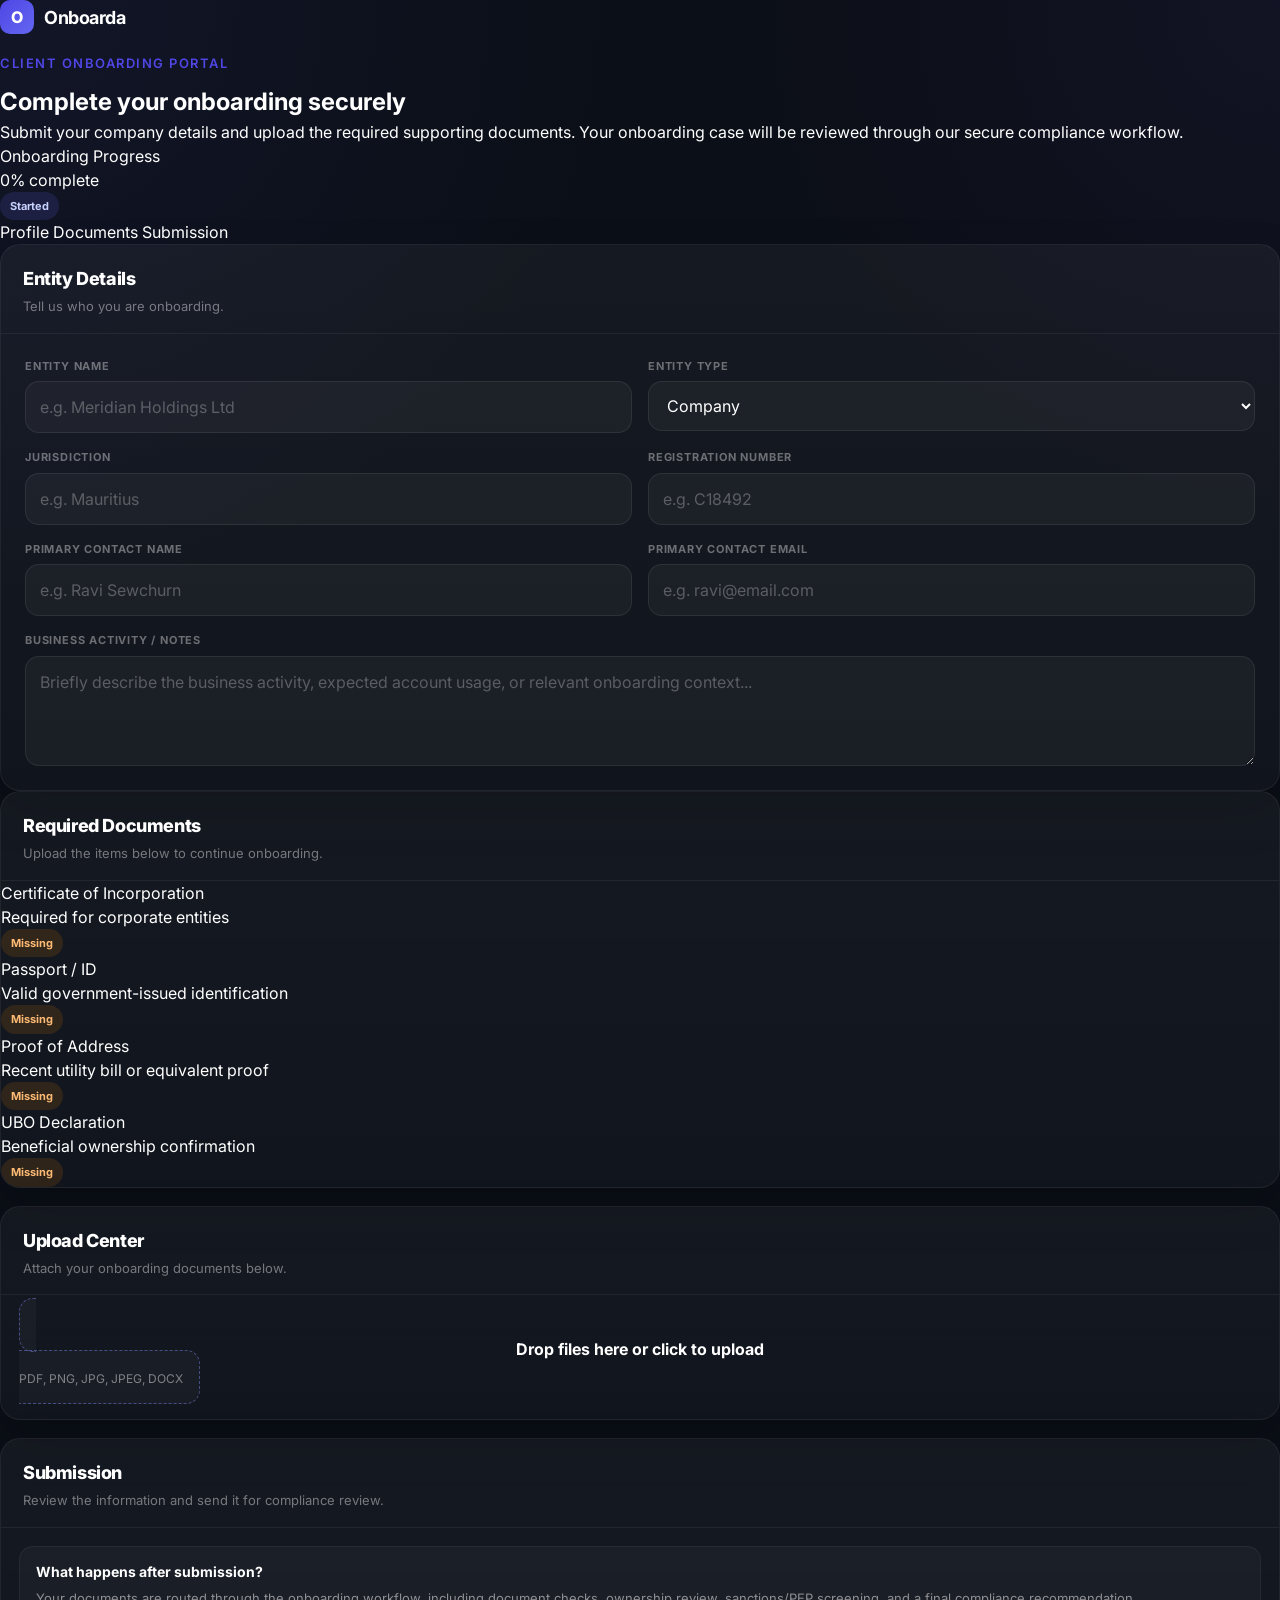
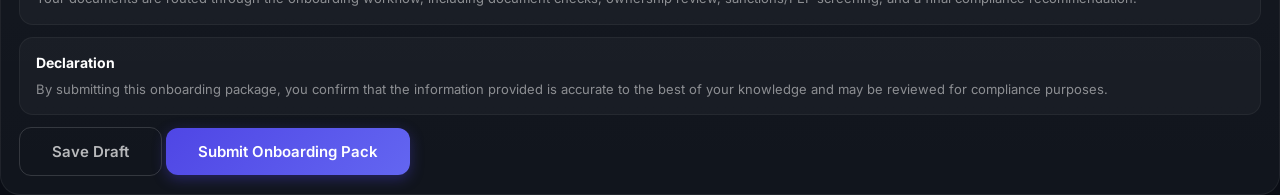
==== client-portal.html @ 0efe15db "Create client-portal.html" ====
<!DOCTYPE html>
<html lang="en">
<head>
  <meta charset="UTF-8" />
  <meta name="viewport" content="width=device-width, initial-scale=1.0" />
  <title>Onboarda Client Portal</title>
  <meta
    name="description"
    content="Client-facing onboarding portal for submitting KYC details and uploading supporting documents."
  />
  <link rel="preconnect" href="https://fonts.googleapis.com" />
  <link rel="preconnect" href="https://fonts.gstatic.com" crossorigin />
  <link
    href="https://fonts.googleapis.com/css2?family=Inter:wght@400;500;600;700;800&display=swap"
    rel="stylesheet"
  />
  <link rel="stylesheet" href="styles.css" />
</head>
<body class="portal-body">
  <main class="client-portal-wrap">
    <section class="client-hero">
      <a href="index.html" class="logo" style="margin-bottom:20px;display:inline-flex">
        <div class="logo-mark">O</div>
        <span class="logo-text" style="color:#fff">Onboarda</span>
      </a>

      <p class="label label-indigo" style="margin-bottom:10px">Client Onboarding Portal</p>
      <h1 class="client-hero-title">Complete your onboarding securely</h1>
      <p class="client-hero-sub">
        Submit your company details and upload the required supporting documents.
        Your onboarding case will be reviewed through our secure compliance workflow.
      </p>

      <div class="client-progress-card">
        <div class="client-progress-top">
          <div>
            <div class="client-progress-label">Onboarding Progress</div>
            <div class="client-progress-value" id="client-progress-text">0% complete</div>
          </div>
          <span class="validation-pill indigo" id="client-progress-pill">In Progress</span>
        </div>

        <div class="client-progress-bar">
          <div class="client-progress-fill" id="client-progress-fill" style="width:0%"></div>
        </div>

        <div class="client-progress-steps">
          <span>Profile</span>
          <span>Documents</span>
          <span>Submission</span>
        </div>
      </div>
    </section>

    <section class="client-portal-grid">
      <div class="portal-panel">
        <div class="portal-panel-head">
          <div>
            <div class="portal-panel-title">Entity Details</div>
            <div class="portal-panel-sub">Tell us who you are onboarding.</div>
          </div>
        </div>

        <form id="client-onboarding-form" class="portal-form-grid">
          <div class="portal-form-field">
            <label>Entity Name</label>
            <input type="text" id="client-entity-name" placeholder="e.g. Meridian Holdings Ltd" />
          </div>

          <div class="portal-form-field">
            <label>Entity Type</label>
            <select id="client-entity-type">
              <option value="Company">Company</option>
              <option value="Individual">Individual</option>
              <option value="Trust">Trust</option>
              <option value="Foundation">Foundation</option>
            </select>
          </div>

          <div class="portal-form-field">
            <label>Jurisdiction</label>
            <input type="text" id="client-jurisdiction" placeholder="e.g. Mauritius" />
          </div>

          <div class="portal-form-field">
            <label>Registration Number</label>
            <input type="text" id="client-reg-number" placeholder="e.g. C18492" />
          </div>

          <div class="portal-form-field">
            <label>Primary Contact Name</label>
            <input type="text" id="client-contact-name" placeholder="e.g. Ravi Sewchurn" />
          </div>

          <div class="portal-form-field">
            <label>Primary Contact Email</label>
            <input type="email" id="client-contact-email" placeholder="e.g. ravi@email.com" />
          </div>

          <div class="portal-form-field portal-form-field-full">
            <label>Business Activity / Notes</label>
            <textarea id="client-business-notes" placeholder="Briefly describe the business activity, expected account usage, or relevant onboarding context..."></textarea>
          </div>
        </form>
      </div>
            <div class="portal-stack">
        <div class="portal-panel">
          <div class="portal-panel-head">
            <div>
              <div class="portal-panel-title">Required Documents</div>
              <div class="portal-panel-sub">Upload the items below to continue onboarding.</div>
            </div>
          </div>

          <div class="client-required-list" id="client-required-list">
            <div class="client-required-item">
              <div>
                <div class="client-required-title">Certificate of Incorporation</div>
                <div class="client-required-sub">Required for corporate entities</div>
              </div>
              <span class="validation-pill orange">Missing</span>
            </div>

            <div class="client-required-item">
              <div>
                <div class="client-required-title">Passport / ID</div>
                <div class="client-required-sub">Valid government-issued identification</div>
              </div>
              <span class="validation-pill orange">Missing</span>
            </div>

            <div class="client-required-item">
              <div>
                <div class="client-required-title">Proof of Address</div>
                <div class="client-required-sub">Recent utility bill or equivalent proof</div>
              </div>
              <span class="validation-pill orange">Missing</span>
            </div>

            <div class="client-required-item">
              <div>
                <div class="client-required-title">UBO Declaration</div>
                <div class="client-required-sub">Beneficial ownership confirmation</div>
              </div>
              <span class="validation-pill orange">Missing</span>
            </div>
          </div>
        </div>

        <div class="portal-panel">
          <div class="portal-panel-head">
            <div>
              <div class="portal-panel-title">Upload Center</div>
              <div class="portal-panel-sub">Attach your onboarding documents below.</div>
            </div>
          </div>

          <div style="padding:18px">
            <label class="validation-upload" for="client-file-input">
              <strong>Drop files here or click to upload</strong>
              <span>PDF, PNG, JPG, JPEG, DOCX</span>
            </label>
            <input
              class="hidden"
              id="client-file-input"
              type="file"
              multiple
              accept=".pdf,.png,.jpg,.jpeg,.docx"
            />

            <div class="validation-files" id="client-files-list"></div>
          </div>
        </div>

        <div class="portal-panel">
          <div class="portal-panel-head">
            <div>
              <div class="portal-panel-title">Submission</div>
              <div class="portal-panel-sub">Review the information and send it for compliance review.</div>
            </div>
          </div>

          <div class="portal-agent-list">
            <div class="validation-card">
              <h4>What happens after submission?</h4>
              <p>
                Your documents are routed through the onboarding workflow, including document checks,
                ownership review, sanctions/PEP screening, and a final compliance recommendation.
              </p>
            </div>

            <div class="validation-card">
              <h4>Declaration</h4>
              <p>
                By submitting this onboarding package, you confirm that the information provided is accurate
                to the best of your knowledge and may be reviewed for compliance purposes.
              </p>
            </div>

            <div class="client-submit-actions">
              <button type="button" class="btn-secondary btn-secondary-dark" id="client-save-draft">
                Save Draft
              </button>
              <button type="button" class="btn-primary" id="client-submit-case">
                Submit Onboarding Pack
              </button>
            </div>
          </div>
        </div>
      </div>
    </section>
  </main>
    <script>
    const clientState = {
      files: []
    };

    function byId(id) {
      return document.getElementById(id);
    }

    function formatBytes(bytes) {
      if (bytes === undefined || bytes === null) return "—";
      const units = ["B", "KB", "MB", "GB"];
      let i = 0;
      let n = bytes;
      while (n >= 1024 && i < units.length - 1) {
        n /= 1024;
        i++;
      }
      return `${n >= 10 || i === 0 ? Math.round(n) : n.toFixed(1)} ${units[i]}`;
    }

    function escapeHtml(str) {
      return String(str ?? "")
        .replace(/&/g, "&amp;")
        .replace(/</g, "&lt;")
        .replace(/>/g, "&gt;")
        .replace(/"/g, "&quot;");
    }

    function calculateProgress() {
      const fields = [
        byId("client-entity-name")?.value.trim(),
        byId("client-jurisdiction")?.value.trim(),
        byId("client-contact-name")?.value.trim(),
        byId("client-contact-email")?.value.trim()
      ];

      const filledFields = fields.filter(Boolean).length;
      const fieldProgress = (filledFields / fields.length) * 60;
      const fileProgress = Math.min(clientState.files.length, 4) / 4 * 40;

      return Math.round(fieldProgress + fileProgress);
    }

    function updateProgress() {
      const progress = calculateProgress();
      const fill = byId("client-progress-fill");
      const text = byId("client-progress-text");
      const pill = byId("client-progress-pill");

      if (fill) fill.style.width = `${progress}%`;
      if (text) text.textContent = `${progress}% complete`;

      if (pill) {
        if (progress >= 100) {
          pill.className = "validation-pill green";
          pill.textContent = "Ready";
        } else if (progress >= 50) {
          pill.className = "validation-pill orange";
          pill.textContent = "In Progress";
        } else {
          pill.className = "validation-pill indigo";
          pill.textContent = "Started";
        }
      }
    }

    function renderFiles() {
      const list = byId("client-files-list");
      if (!list) return;

      if (!clientState.files.length) {
        list.innerHTML = "";
        updateRequiredDocs();
        updateProgress();
        return;
      }

      list.innerHTML = clientState.files.map((file) => `
        <div class="validation-file">
          <div>
            <strong>${escapeHtml(file.name)}</strong>
            <small>${escapeHtml(file.type || "unknown")} · ${formatBytes(file.size || 0)}</small>
          </div>
          <span class="validation-pill green">Uploaded</span>
        </div>
      `).join("");

      updateRequiredDocs();
      updateProgress();
    }

    function updateRequiredDocs() {
      const items = Array.from(document.querySelectorAll(".client-required-item"));
      const names = clientState.files.map(file => file.name.toLowerCase());

      items.forEach((item) => {
        const title = item.querySelector(".client-required-title")?.textContent || "";
        const pill = item.querySelector(".validation-pill");
        let complete = false;

        if (title.includes("Certificate")) {
          complete = names.some(name => name.includes("certificate") || name.includes("incorporation"));
        } else if (title.includes("Passport")) {
          complete = names.some(name => name.includes("passport") || name.includes("id"));
        } else if (title.includes("Proof of Address")) {
          complete = names.some(name => name.includes("address") || name.includes("utility") || name.includes("bill"));
        } else if (title.includes("UBO")) {
          complete = names.some(name => name.includes("ubo") || name.includes("beneficial"));
        }

        if (pill) {
          pill.className = complete ? "validation-pill green" : "validation-pill orange";
          pill.textContent = complete ? "Uploaded" : "Missing";
        }
      });
    }

    function buildSubmissionPayload(status) {
      return {
        reference: `CL-${Date.now()}`,
        entityName: byId("client-entity-name")?.value.trim() || "",
        entityType: byId("client-entity-type")?.value || "Company",
        jurisdiction: byId("client-jurisdiction")?.value.trim() || "",
        regNumber: byId("client-reg-number")?.value.trim() || "",
        contactName: byId("client-contact-name")?.value.trim() || "",
        contactEmail: byId("client-contact-email")?.value.trim() || "",
        notes: byId("client-business-notes")?.value.trim() || "",
        files: clientState.files.map(file => ({
          name: file.name,
          size: file.size,
          type: file.type
        })),
        status,
        savedAt: new Date().toISOString()
      };
    }

    function saveDraft() {
      const payload = buildSubmissionPayload("draft");
      localStorage.setItem("onboarda_client_draft", JSON.stringify(payload));
      alert("Draft saved.");
    }

    function submitCase() {
      const entityName = byId("client-entity-name")?.value.trim();
      const jurisdiction = byId("client-jurisdiction")?.value.trim();
      const contactName = byId("client-contact-name")?.value.trim();
      const contactEmail = byId("client-contact-email")?.value.trim();

      if (!entityName || !jurisdiction || !contactName || !contactEmail) {
        alert("Please complete the required profile details before submitting.");
        return;
      }

      if (clientState.files.length < 2) {
        alert("Please upload at least two supporting documents before submitting.");
        return;
      }

      const payload = buildSubmissionPayload("submitted");
      localStorage.setItem("onboarda_client_submission", JSON.stringify(payload));

      alert("Onboarding pack submitted successfully.");
      window.location.href = "portal.html";
    }

    function bindClientEvents() {
      const fileInput = byId("client-file-input");
      if (fileInput) {
        fileInput.addEventListener("change", (event) => {
          clientState.files = Array.from(event.target.files || []);
          renderFiles();
        });
      }

      [
        "client-entity-name",
        "client-jurisdiction",
        "client-contact-name",
        "client-contact-email"
      ].forEach((id) => {
        const el = byId(id);
        if (el) {
          el.addEventListener("input", updateProgress);
        }
      });

      const saveDraftBtn = byId("client-save-draft");
      const submitBtn = byId("client-submit-case");

      if (saveDraftBtn) saveDraftBtn.addEventListener("click", saveDraft);
      if (submitBtn) submitBtn.addEventListener("click", submitCase);
    }

    document.addEventListener("DOMContentLoaded", () => {
      bindClientEvents();
      renderFiles();
      updateProgress();
    });
  </script>
</body>
</html>
---- styles.css ----
*, *::before, *::after {
  margin: 0;
  padding: 0;
  box-sizing: border-box;
}

html {
  scroll-behavior: smooth;
  -webkit-font-smoothing: antialiased;
}

body {
  font-family: 'Inter', -apple-system, BlinkMacSystemFont, sans-serif;
  color: #0f1117;
  background: #fff;
  overflow-x: hidden;
  line-height: 1.5;
}

::selection {
  background: rgba(99, 102, 241, 0.2);
}

a {
  text-decoration: none;
  color: inherit;
}

.hidden {
  display: none !important;
}

/* ═══ PARTICLES CANVAS ═══ */
#particles-canvas {
  position: absolute;
  top: 0;
  left: 0;
  width: 100%;
  height: 100%;
  pointer-events: none;
  z-index: 0;
}

/* ═══ UTILITY ═══ */
.section {
  padding: 100px 24px;
  max-width: 1200px;
  margin: 0 auto;
  position: relative;
  z-index: 1;
}

.section-dark {
  background: #0c0e14;
  color: #fff;
}

.section-subtle {
  background: #f8f9fb;
}

.text-center {
  text-align: center;
}

/* ═══ TYPOGRAPHY ═══ */
.label {
  font-size: 13px;
  font-weight: 600;
  text-transform: uppercase;
  letter-spacing: 1.5px;
  margin-bottom: 12px;
}

.label-indigo {
  color: #4f46e5;
}

.label-violet {
  color: #818cf8;
}

.heading-xl {
  font-size: 56px;
  font-weight: 800;
  line-height: 1.08;
  letter-spacing: -2px;
}

.heading-lg {
  font-size: 40px;
  font-weight: 800;
  letter-spacing: -1.5px;
  line-height: 1.15;
}

.heading-md {
  font-size: 18px;
  font-weight: 700;
}

.text-sub {
  font-size: 18px;
  line-height: 1.7;
  color: rgba(15, 17, 23, 0.55);
}

.text-muted {
  font-size: 14px;
  color: rgba(15, 17, 23, 0.55);
  line-height: 1.65;
}

.gradient-text {
  background: linear-gradient(135deg, #4f46e5, #8b5cf6, #6366f1);
  -webkit-background-clip: text;
  -webkit-text-fill-color: transparent;
  background-clip: text;
}

/* ═══ BUTTONS ═══ */
.btn-primary {
  display: inline-flex;
  align-items: center;
  gap: 8px;
  padding: 14px 32px;
  border-radius: 12px;
  font-weight: 600;
  font-size: 15px;
  background: linear-gradient(135deg, #4f46e5, #6366f1);
  color: #fff;
  border: none;
  cursor: pointer;
  transition: all 0.25s cubic-bezier(.16, 1, .3, 1);
  box-shadow: 0 4px 14px rgba(79, 70, 229, 0.35);
  font-family: inherit;
  position: relative;
  overflow: hidden;
}

.btn-primary::after {
  content: '';
  position: absolute;
  top: 50%;
  left: 50%;
  width: 0;
  height: 0;
  background: rgba(255, 255, 255, 0.15);
  border-radius: 50%;
  transform: translate(-50%, -50%);
  transition: width 0.5s, height 0.5s;
}

.btn-primary:hover::after {
  width: 300px;
  height: 300px;
}

.btn-primary:hover {
  transform: translateY(-2px);
  box-shadow: 0 8px 25px rgba(79, 70, 229, 0.45), 0 0 0 3px rgba(99, 102, 241, 0.15);
}

.btn-secondary {
  display: inline-flex;
  align-items: center;
  gap: 8px;
  padding: 14px 32px;
  border-radius: 12px;
  font-weight: 600;
  font-size: 15px;
  background: transparent;
  color: #0f1117;
  border: 1.5px solid rgba(15, 17, 23, 0.15);
  cursor: pointer;
  transition: all 0.25s;
  font-family: inherit;
}

.btn-secondary:hover {
  border-color: #4f46e5;
  color: #4f46e5;
  transform: translateY(-2px);
}

.btn-secondary-dark {
  color: rgba(255, 255, 255, 0.7);
  border-color: rgba(255, 255, 255, 0.15);
}

.btn-secondary-dark:hover {
  color: #fff;
  border-color: rgba(255, 255, 255, 0.4);
}

.btn-lg {
  font-size: 16px;
  padding: 16px 36px;
}

.arrow-icon {
  transition: transform 0.3s;
}

.btn-primary:hover .arrow-icon {
  transform: translateX(4px);
}

/* ═══ GRIDS ═══ */
.grid-2 {
  display: grid;
  grid-template-columns: 1fr 1fr;
  gap: 48px;
  align-items: center;
}

.grid-3 {
  display: grid;
  grid-template-columns: repeat(3, 1fr);
  gap: 24px;
}

.grid-4 {
  display: grid;
  grid-template-columns: repeat(4, 1fr);
  gap: 20px;
}

/* ═══ CARDS ═══ */
.feature-card {
  padding: 32px;
  border-radius: 16px;
  border: 1px solid rgba(15, 17, 23, 0.07);
  background: #fff;
  transition: all 0.3s cubic-bezier(.16, 1, .3, 1);
  position: relative;
  overflow: hidden;
}

.feature-card::before {
  content: '';
  position: absolute;
  top: 0;
  left: 0;
  right: 0;
  height: 3px;
  background: linear-gradient(90deg, #4f46e5, #8b5cf6);
  transform: scaleX(0);
  transform-origin: left;
  transition: transform 0.4s cubic-bezier(.16, 1, .3, 1);
}

.feature-card:hover::before {
  transform: scaleX(1);
}

.feature-card:hover {
  transform: translateY(-6px);
  border-color: rgba(79, 70, 229, 0.2);
  box-shadow: 0 25px 50px rgba(0, 0, 0, 0.08);
}

.icon-box {
  width: 44px;
  height: 44px;
  border-radius: 12px;
  display: flex;
  align-items: center;
  justify-content: center;
  margin-bottom: 16px;
  transition: transform 0.3s, background 0.3s;
}

.feature-card:hover .icon-box {
  transform: scale(1.1);
}

.icon-box-indigo {
  background: rgba(79, 70, 229, 0.08);
  color: #4f46e5;
}

.icon-box-red {
  background: rgba(220, 38, 38, 0.06);
  color: #dc2626;
}

.icon-box-lg {
  width: 56px;
  height: 56px;
  border-radius: 16px;
  margin: 0 auto 20px;
}

/* ═══ HEADER ═══ */
.site-header {
  position: fixed;
  top: 0;
  left: 0;
  right: 0;
  z-index: 100;
  padding: 18px 24px;
  transition: all 0.35s cubic-bezier(.16, 1, .3, 1);
  border-bottom: 1px solid transparent;
}

.site-header.scrolled {
  padding: 12px 24px;
  background: rgba(255, 255, 255, 0.85);
  backdrop-filter: blur(20px) saturate(180%);
  border-bottom-color: rgba(15, 17, 23, 0.06);
}

.header-inner {
  max-width: 1200px;
  margin: 0 auto;
  display: flex;
  align-items: center;
  justify-content: space-between;
}

.logo {
  display: flex;
  align-items: center;
  gap: 10px;
}

.logo-mark {
  width: 34px;
  height: 34px;
  border-radius: 10px;
  background: linear-gradient(135deg, #4f46e5, #6366f1);
  display: flex;
  align-items: center;
  justify-content: center;
  color: #fff;
  font-weight: 800;
  font-size: 16px;
  transition: transform 0.3s;
}

.logo:hover .logo-mark {
  transform: rotate(-8deg) scale(1.1);
}

.logo-text {
  font-size: 18px;
  font-weight: 700;
  letter-spacing: -0.5px;
}

.nav {
  display: flex;
  gap: 32px;
}

.nav a {
  color: rgba(15, 17, 23, 0.6);
  font-size: 14px;
  font-weight: 500;
  transition: color 0.2s;
  position: relative;
}

.nav a::after {
  content: '';
  position: absolute;
  bottom: -4px;
  left: 0;
  width: 0;
  height: 2px;
  background: #4f46e5;
  border-radius: 1px;
  transition: width 0.3s;
}

.nav a:hover {
  color: #4f46e5;
}

.nav a:hover::after {
  width: 100%;
}

/* ═══ HERO ═══ */
.hero {
  padding: 160px 24px 100px;
  min-height: 100vh;
  position: relative;
  overflow: hidden;
  display: flex;
  align-items: center;
}

.hero-bg {
  position: absolute;
  top: 0;
  left: 0;
  right: 0;
  bottom: 0;
  background:
    radial-gradient(ellipse 80% 60% at 50% -10%, rgba(99, 102, 241, 0.12), transparent 70%),
    radial-gradient(ellipse 60% 40% at 80% 20%, rgba(139, 92, 246, 0.08), transparent),
    #fff;
  z-index: 0;
}

.hero-inner {
  max-width: 1200px;
  margin: 0 auto;
  width: 100%;
  display: flex;
  gap: 64px;
  align-items: center;
  position: relative;
  z-index: 1;
}

.hero-content {
  flex: 1 1 480px;
}

.hero-visual {
  flex: 1 1 500px;
}

.hero-tag {
  display: inline-flex;
  align-items: center;
  gap: 8px;
  padding: 6px 14px;
  border-radius: 20px;
  background: rgba(79, 70, 229, 0.08);
  margin-bottom: 24px;
}

.hero-tag-dot {
  width: 6px;
  height: 6px;
  border-radius: 50%;
  background: #4f46e5;
  animation: pulse-dot 2s infinite;
}

@keyframes pulse-dot {
  0%, 100% {
    opacity: 1;
    transform: scale(1);
  }
  50% {
    opacity: 0.5;
    transform: scale(1.5);
  }
}

.hero-tag-text {
  font-size: 13px;
  font-weight: 600;
  color: #4f46e5;
}

.hero-stats {
  display: flex;
  gap: 32px;
  margin-top: 48px;
}

/* ═══ TYPING CURSOR ═══ */
.typing-cursor {
  display: inline-block;
  width: 3px;
  height: 0.9em;
  background: #4f46e5;
  margin-left: 4px;
  animation: blink 0.7s infinite;
  vertical-align: text-bottom;
  border-radius: 2px;
}

@keyframes blink {
  0%, 100% { opacity: 1; }
  50% { opacity: 0; }
}

/* ═══ COUNTER ═══ */
.counter {
  display: inline-block;
}

/* ═══ PROOF BAR ═══ */
.proof-bar {
  border-top: 1px solid rgba(15, 17, 23, 0.06);
  border-bottom: 1px solid rgba(15, 17, 23, 0.06);
  padding: 24px;
  overflow: hidden;
}

.proof-track {
  display: flex;
  gap: 48px;
  animation: proof-scroll 20s linear infinite;
  width: max-content;
}

.proof-track:hover {
  animation-play-state: paused;
}

@keyframes proof-scroll {
  0% {
    transform: translateX(0);
  }
  100% {
    transform: translateX(-50%);
  }
}

.proof-item {
  display: flex;
  align-items: center;
  gap: 8px;
  color: rgba(15, 17, 23, 0.35);
  font-size: 13px;
  font-weight: 500;
  white-space: nowrap;
}

.proof-item svg {
  color: #4f46e5;
  flex-shrink: 0;
}

/* ═══ DASHBOARD MOCKUP ═══ */
.mockup {
  background: #0c0e14;
  border-radius: 16px;
  border: 1px solid rgba(255, 255, 255, 0.08);
  overflow: hidden;
  box-shadow: 0 40px 80px rgba(0, 0, 0, 0.5);
  max-width: 720px;
  width: 100%;
  transition: transform 0.6s cubic-bezier(.16, 1, .3, 1);
}

.mockup:hover {
  transform: translateY(-8px) scale(1.01);
}

.mockup-titlebar {
  display: flex;
  align-items: center;
  gap: 8px;
  padding: 14px 20px;
  border-bottom: 1px solid rgba(255, 255, 255, 0.06);
  background: rgba(255, 255, 255, 0.02);
}

.mockup-dot {
  width: 12px;
  height: 12px;
  border-radius: 50%;
}

.mockup-title {
  margin-left: 12px;
  font-size: 12px;
  color: rgba(255, 255, 255, 0.35);
  font-weight: 500;
}

.mockup-stats {
  display: grid;
  grid-template-columns: repeat(4, 1fr);
  gap: 1px;
  padding: 16px 20px 12px;
  border-bottom: 1px solid rgba(255, 255, 255, 0.06);
}

.mockup-stat-label {
  font-size: 10px;
  color: rgba(255, 255, 255, 0.4);
  font-weight: 500;
  text-transform: uppercase;
  letter-spacing: 0.5px;
}

.mockup-stat-value {
  font-size: 22px;
  font-weight: 700;
  color: #fff;
  margin-top: 2px;
}

.mockup-thead {
  display: grid;
  grid-template-columns: 130px 1fr 90px 60px 110px;
  padding: 10px 20px;
  font-size: 10px;
  font-weight: 600;
  color: rgba(255, 255, 255, 0.3);
  text-transform: uppercase;
  letter-spacing: 0.5px;
  border-bottom: 1px solid rgba(255, 255, 255, 0.06);
}

.mockup-row {
  display: grid;
  grid-template-columns: 130px 1fr 90px 60px 110px;
  padding: 11px 20px;
  font-size: 13px;
  color: rgba(255, 255, 255, 0.75);
  border-bottom: 1px solid rgba(255, 255, 255, 0.04);
  transition: background 0.15s;
  cursor: pointer;
  opacity: 0;
  animation: row-slide 0.5s forwards;
}

.mockup-row:hover {
  background: rgba(255, 255, 255, 0.03);
}

@keyframes row-slide {
  from {
    opacity: 0;
    transform: translateX(-10px);
  }
  to {
    opacity: 1;
    transform: translateX(0);
  }
}

.mockup-row:nth-child(1) { animation-delay: 0.3s; }
.mockup-row:nth-child(2) { animation-delay: 0.45s; }
.mockup-row:nth-child(3) { animation-delay: 0.6s; }
.mockup-row:nth-child(4) { animation-delay: 0.75s; }
.mockup-row:nth-child(5) { animation-delay: 0.9s; }

.mockup-ref {
  font-family: monospace;
  font-size: 11px;
  color: rgba(255, 255, 255, 0.5);
}

.mockup-company {
  font-weight: 500;
  color: #fff;
}

.mockup-score {
  font-weight: 700;
}

.risk-badge {
  padding: 2px 8px;
  border-radius: 10px;
  font-size: 11px;
  font-weight: 600;
  display: inline-block;
}

.status-dot {
  width: 6px;
  height: 6px;
  border-radius: 50%;
  display: inline-block;
  margin-right: 6px;
}

.status-dot.pulse {
  animation: pulse-dot 2s infinite;
}

/* ═══ PIPELINE ═══ */
.pipeline {
  background: #0c0e14;
  border-radius: 16px;
  padding: 32px;
  border: 1px solid rgba(255, 255, 255, 0.08);
  box-shadow: 0 30px 60px rgba(0, 0, 0, 0.15);
}

.pipeline-title {
  font-size: 12px;
  font-weight: 600;
  color: rgba(255, 255, 255, 0.4);
  text-transform: uppercase;
  letter-spacing: 1px;
  margin-bottom: 20px;
}

.pipeline-item {
  display: flex;
  align-items: center;
  justify-content: space-between;
  padding: 12px 16px;
  border-radius: 10px;
  margin-bottom: 8px;
  border: 1px solid rgba(255, 255, 255, 0.04);
  background: rgba(255, 255, 255, 0.03);
  transition: all 0.3s;
}

.pipeline-item.active {
  background: rgba(99, 102, 241, 0.1);
  border-color: rgba(99, 102, 241, 0.2);
}

.pipeline-item.active .pipeline-status-dot {
  animation: pulse-dot 1.5s infinite;
}

.pipeline-agent {
  font-size: 10px;
  font-weight: 600;
  color: rgba(255, 255, 255, 0.35);
  margin-bottom: 2px;
}

.pipeline-task {
  font-size: 13px;
  color: #fff;
  font-weight: 500;
}

.pipeline-status {
  font-size: 11px;
  font-weight: 600;
  padding: 2px 8px;
  border-radius: 6px;
}

.pipeline-time {
  font-size: 10px;
  color: rgba(255, 255, 255, 0.3);
  margin-top: 4px;
  font-family: monospace;
}

.pipeline-status-dot {
  width: 6px;
  height: 6px;
  border-radius: 50%;
  display: inline-block;
  margin-right: 4px;
}

.pipeline-progress {
  height: 2px;
  background: rgba(255, 255, 255, 0.06);
  border-radius: 1px;
  margin-top: 6px;
  overflow: hidden;
}

.pipeline-progress-fill {
  height: 100%;
  border-radius: 1px;
  transition: width 2s ease-out;
}

/* ═══ WORKFLOW ═══ */
.workflow-card {
  padding: 28px;
  border-radius: 14px;
  background: rgba(255, 255, 255, 0.04);
  border: 1px solid rgba(255, 255, 255, 0.06);
  transition: all 0.35s cubic-bezier(.16, 1, .3, 1);
  position: relative;
  overflow: hidden;
}

.workflow-card::before {
  content: '';
  position: absolute;
  inset: 0;
  background: radial-gradient(circle at var(--mx, 50%) var(--my, 50%), rgba(99, 102, 241, 0.15), transparent 60%);
  opacity: 0;
  transition: opacity 0.3s;
}

.workflow-card:hover::before {
  opacity: 1;
}

.workflow-card:hover {
  border-color: rgba(99, 102, 241, 0.25);
  transform: translateY(-4px);
}

.workflow-num {
  font-size: 32px;
  font-weight: 800;
  color: rgba(99, 102, 241, 0.3);
  margin-bottom: 12px;
  font-family: monospace;
  position: relative;
  z-index: 1;
}

.workflow-title {
  font-size: 16px;
  font-weight: 700;
  color: #fff;
  margin-bottom: 6px;
  position: relative;
  z-index: 1;
}

.workflow-sub {
  font-size: 13px;
  color: rgba(255, 255, 255, 0.45);
  line-height: 1.6;
  position: relative;
  z-index: 1;
}

.hitl-badge {
  text-align: center;
  margin-top: 48px;
  padding: 20px 28px;
  border-radius: 12px;
  background: rgba(99, 102, 241, 0.08);
  border: 1px solid rgba(99, 102, 241, 0.15);
  display: inline-flex;
  align-items: center;
  gap: 10px;
  width: fit-content;
}

/* ═══ PORTFOLIO ═══ */
.portfolio {
  background: linear-gradient(135deg, #f8f9fb, #f1f3f9);
  border-radius: 16px;
  padding: 32px;
  border: 1px solid rgba(15, 17, 23, 0.06);
}

.portfolio-title {
  font-size: 12px;
  font-weight: 600;
  color: rgba(15, 17, 23, 0.4);
  text-transform: uppercase;
  letter-spacing: 1px;
  margin-bottom: 20px;
}

.portfolio-grid {
  display: grid;
  grid-template-columns: 1fr 1fr;
  gap: 12px;
  margin-bottom: 20px;
}

.portfolio-stat {
  padding: 16px;
  border-radius: 10px;
  background: #fff;
  border: 1px solid rgba(15, 17, 23, 0.06);
  transition: transform 0.3s;
}

.portfolio-stat:hover {
  transform: scale(1.03);
}

.portfolio-stat-label {
  font-size: 10px;
  font-weight: 500;
  color: rgba(15, 17, 23, 0.4);
  text-transform: uppercase;
  letter-spacing: 0.5px;
}

.portfolio-stat-value {
  font-size: 28px;
  font-weight: 800;
  margin-top: 4px;
}

.risk-bar {
  display: flex;
  gap: 4px;
  height: 10px;
  border-radius: 5px;
  overflow: hidden;
}

.risk-bar-segment {
  transition: flex 0.8s cubic-bezier(.16, 1, .3, 1);
  border-radius: 0;
}

.risk-bar-labels {
  display: flex;
  justify-content: space-between;
  margin-top: 8px;
}

.risk-bar-labels span {
  font-size: 10px;
  color: rgba(15, 17, 23, 0.4);
}

/* ═══ CHECK LIST ═══ */
.check-item {
  display: flex;
  gap: 12px;
  align-items: flex-start;
}

.check-icon {
  width: 22px;
  height: 22px;
  border-radius: 6px;
  background: rgba(79, 70, 229, 0.1);
  display: flex;
  align-items: center;
  justify-content: center;
  flex-shrink: 0;
  margin-top: 2px;
}

.check-icon svg {
  width: 12px;
  height: 12px;
  stroke: #4f46e5;
  stroke-width: 3;
  fill: none;
}

.detail-item {
  display: flex;
  gap: 14px;
  align-items: flex-start;
}

.detail-icon {
  width: 24px;
  height: 24px;
  border-radius: 8px;
  background: rgba(79, 70, 229, 0.1);
  display: flex;
  align-items: center;
  justify-content: center;
  flex-shrink: 0;
  margin-top: 2px;
}

.detail-icon svg {
  width: 12px;
  height: 12px;
  stroke: #4f46e5;
  stroke-width: 3;
  fill: none;
}

/* ═══ DEMO CARDS ═══ */
.demo-card {
  background: #fff;
  border-radius: 16px;
  border: 1px solid rgba(15, 17, 23, 0.06);
  overflow: hidden;
  transition: all 0.35s cubic-bezier(.16, 1, .3, 1);
}

.demo-card:hover {
  transform: translateY(-6px);
  box-shadow: 0 25px 50px rgba(0, 0, 0, 0.08);
}

.demo-card-visual {
  height: 180px;
  background: linear-gradient(135deg, #0c0e14, #1a1d2e);
  display: flex;
  align-items: center;
  justify-content: center;
  position: relative;
  overflow: hidden;
}

.demo-card-visual::before {
  content: '';
  position: absolute;
  inset: 0;
  background:
    radial-gradient(circle at 30% 40%, rgba(99, 102, 241, 0.1), transparent 50%),
    radial-gradient(circle at 70% 60%, rgba(139, 92, 246, 0.08), transparent 50%);
}

.demo-card-tag {
  padding: 8px 16px;
  border-radius: 8px;
  background: rgba(255, 255, 255, 0.06);
  border: 1px solid rgba(255, 255, 255, 0.08);
  color: rgba(255, 255, 255, 0.5);
  font-size: 12px;
  font-weight: 600;
  letter-spacing: 0.5px;
  position: relative;
  z-index: 1;
}

.demo-card-body {
  padding: 24px;
}

/* ═══ TRUST ═══ */
.trust-card {
  padding: 36px;
  border-radius: 16px;
  background: linear-gradient(135deg, rgba(79, 70, 229, 0.04), rgba(139, 92, 246, 0.04));
  border: 1px solid rgba(79, 70, 229, 0.1);
  text-align: center;
  transition: all 0.35s;
}

.trust-card:hover {
  transform: translateY(-4px);
  box-shadow: 0 20px 40px rgba(79, 70, 229, 0.08);
  border-color: rgba(79, 70, 229, 0.2);
}

/* ═══ CTA ═══ */
.cta-section {
  background: linear-gradient(135deg, #0c0e14, #1a1d2e);
  padding: 100px 24px;
  position: relative;
  overflow: hidden;
}

.cta-section::before {
  content: '';
  position: absolute;
  top: -50%;
  left: -50%;
  width: 200%;
  height: 200%;
  background:
    radial-gradient(circle at 30% 50%, rgba(79, 70, 229, 0.08), transparent 40%),
    radial-gradient(circle at 70% 50%, rgba(139, 92, 246, 0.06), transparent 40%);
  animation: cta-glow 8s ease-in-out infinite alternate;
}

@keyframes cta-glow {
  0% {
    transform: translate(0, 0);
  }
  100% {
    transform: translate(2%, -2%);
  }
}

/* ═══ FOOTER ═══ */
.site-footer {
  background: #0c0e14;
  border-top: 1px solid rgba(255, 255, 255, 0.06);
  padding: 64px 24px 40px;
}

.footer-col-title {
  font-size: 12px;
  font-weight: 600;
  color: rgba(255, 255, 255, 0.4);
  text-transform: uppercase;
  letter-spacing: 1px;
  margin-bottom: 16px;
}

.footer-link {
  font-size: 14px;
  color: rgba(255, 255, 255, 0.35);
  margin-bottom: 10px;
  cursor: pointer;
  transition: color 0.2s, transform 0.2s;
  display: block;
}

.footer-link:hover {
  color: rgba(255, 255, 255, 0.7);
  transform: translateX(4px);
}

.footer-bottom {
  border-top: 1px solid rgba(255, 255, 255, 0.06);
  padding-top: 24px;
  display: flex;
  justify-content: space-between;
  align-items: center;
  flex-wrap: wrap;
  gap: 12px;
}

.footer-legal {
  font-size: 12px;
  color: rgba(255, 255, 255, 0.25);
}

.footer-legal a {
  transition: color 0.2s;
}

.footer-legal a:hover {
  color: rgba(255, 255, 255, 0.5);
}

/* ═══ FADE-IN ═══ */
.fade-in {
  opacity: 1;
  transform: none;
  transition:
    opacity 0.7s cubic-bezier(.16, 1, .3, 1),
    transform 0.7s cubic-bezier(.16, 1, .3, 1);
}

.fade-in.visible {
  opacity: 1;
  transform: translateY(0);
}

.fade-in.d1 { transition-delay: 0.1s; }
.fade-in.d2 { transition-delay: 0.2s; }
.fade-in.d3 { transition-delay: 0.3s; }
.fade-in.d4 { transition-delay: 0.4s; }

/* ═══ PARALLAX ═══ */
.parallax-layer {
  will-change: transform;
  transition: transform 0.1s linear;
}

/* ═══ VALIDATION PANEL ═══ */
.validation-shell {
  background: #0c0e14;
  border-radius: 16px;
  border: 1px solid rgba(255, 255, 255, 0.08);
  overflow: hidden;
  box-shadow: 0 40px 80px rgba(0, 0, 0, 0.5);
  max-width: 720px;
  width: 100%;
  padding: 20px;
}

.validation-header {
  display: flex;
  justify-content: space-between;
  align-items: flex-start;
  gap: 16px;
  flex-wrap: wrap;
  margin-bottom: 18px;
}

.validation-title {
  font-size: 12px;
  color: rgba(255, 255, 255, 0.4);
  text-transform: uppercase;
  letter-spacing: 1px;
  font-weight: 600;
  margin-bottom: 12px;
}

.validation-score-wrap {
  display: flex;
  align-items: center;
  gap: 14px;
  flex-wrap: wrap;
}

.validation-ring {
  width: 82px;
  height: 82px;
  border-radius: 50%;
  display: grid;
  place-items: center;
  background: conic-gradient(#6366f1 0deg, rgba(255, 255, 255, 0.08) 0deg);
  position: relative;
}

.validation-ring::after {
  content: '';
  position: absolute;
  inset: 8px;
  border-radius: 50%;
  background: #0c0e14;
  border: 1px solid rgba(255, 255, 255, 0.06);
}

.validation-ring span {
  position: relative;
  z-index: 1;
  font-size: 18px;
  font-weight: 800;
  color: #fff;
}

.validation-decision {
  font-size: 22px;
  font-weight: 800;
  color: #fff;
  letter-spacing: -0.6px;
}

.validation-sub {
  font-size: 13px;
  color: rgba(255, 255, 255, 0.45);
  max-width: 420px;
  margin-top: 4px;
}

.validation-pill {
  padding: 6px 10px;
  border-radius: 999px;
  font-size: 11px;
  font-weight: 700;
  display: inline-flex;
  align-items: center;
  gap: 6px;
}

.validation-pill.green {
  background: rgba(22, 163, 74, 0.15);
  color: #86efac;
}

.validation-pill.orange {
  background: rgba(217, 119, 6, 0.15);
  color: #fdba74;
}

.validation-pill.red {
  background: rgba(220, 38, 38, 0.15);
  color: #fca5a5;
}

.validation-pill.indigo {
  background: rgba(99, 102, 241, 0.15);
  color: #c7d2fe;
}

.validation-kpis {
  display: grid;
  grid-template-columns: repeat(4, 1fr);
  gap: 10px;
  margin-bottom: 14px;
}

.validation-kpi {
  padding: 14px;
  border-radius: 12px;
  background: rgba(255, 255, 255, 0.03);
  border: 1px solid rgba(255, 255, 255, 0.05);
}

.validation-kpi-value {
  font-size: 22px;
  font-weight: 800;
  color: #fff;
}

.validation-kpi-label {
  font-size: 10px;
  color: rgba(255, 255, 255, 0.38);
  text-transform: uppercase;
  letter-spacing: 0.5px;
  margin-top: 4px;
}

.validation-grid {
  display: grid;
  grid-template-columns: 1fr 1fr;
  gap: 12px;
  margin-bottom: 12px;
}

.validation-field label {
  display: block;
  font-size: 10px;
  font-weight: 600;
  color: rgba(255, 255, 255, 0.38);
  text-transform: uppercase;
  letter-spacing: 0.6px;
  margin-bottom: 6px;
}

.validation-input,
.validation-select,
.validation-textarea {
  width: 100%;
  padding: 12px 14px;
  border-radius: 12px;
  border: 1px solid rgba(255, 255, 255, 0.08);
  background: rgba(255, 255, 255, 0.03);
  color: #fff;
  font: inherit;
}

.validation-input:focus,
.validation-select:focus,
.validation-textarea:focus {
  outline: none;
  border-color: rgba(99, 102, 241, 0.55);
  box-shadow: 0 0 0 3px rgba(99, 102, 241, 0.14);
}

.validation-textarea {
  min-height: 110px;
  resize: vertical;
}

.validation-upload {
  padding: 16px;
  border-radius: 14px;
  background: rgba(255, 255, 255, 0.03);
  border: 1px dashed rgba(129, 140, 248, 0.45);
  text-align: center;
  cursor: pointer;
  transition: 0.2s;
}

.validation-upload:hover {
  background: rgba(99, 102, 241, 0.08);
  border-color: rgba(129, 140, 248, 0.7);
}

.validation-upload strong {
  display: block;
  color: #fff;
  margin-bottom: 4px;
}

.validation-upload span {
  font-size: 12px;
  color: rgba(255, 255, 255, 0.45);
}

.validation-files {
  display: grid;
  gap: 8px;
  margin-top: 12px;
}

.validation-file {
  padding: 10px 12px;
  border-radius: 12px;
  background: rgba(255, 255, 255, 0.03);
  border: 1px solid rgba(255, 255, 255, 0.05);
  display: flex;
  justify-content: space-between;
  gap: 12px;
  align-items: center;
  color: rgba(255, 255, 255, 0.78);
  font-size: 13px;
}

.validation-file small {
  display: block;
  color: rgba(255, 255, 255, 0.38);
  margin-top: 2px;
}

.validation-actions {
  display: flex;
  gap: 12px;
  flex-wrap: wrap;
  margin-top: 12px;
}

.validation-tabs {
  display: flex;
  gap: 10px;
  flex-wrap: wrap;
  margin: 18px 0 14px;
}

.validation-tab {
  background: rgba(255, 255, 255, 0.03);
  border: 1px solid rgba(255, 255, 255, 0.07);
  color: rgba(255, 255, 255, 0.7);
  border-radius: 10px;
  padding: 10px 14px;
  font: inherit;
  font-weight: 600;
  cursor: pointer;
}

.validation-tab.active {
  background: rgba(99, 102, 241, 0.14);
  color: #fff;
  border-color: rgba(99, 102, 241, 0.3);
}

.validation-panel {
  display: none;
}

.validation-panel.active {
  display: block;
}

.validation-table {
  width: 100%;
  border-collapse: collapse;
}

.validation-table th,
.validation-table td {
  padding: 12px 14px;
  border-bottom: 1px solid rgba(255, 255, 255, 0.05);
  text-align: left;
  font-size: 13px;
  color: rgba(255, 255, 255, 0.78);
  vertical-align: top;
  background: rgba(255, 255, 255, 0.02);
}

.validation-table th {
  font-size: 10px;
  text-transform: uppercase;
  letter-spacing: 0.7px;
  color: rgba(255, 255, 255, 0.35);
  font-weight: 600;
}

.validation-list {
  display: grid;
  gap: 10px;
}

.validation-card {
  padding: 14px 16px;
  border-radius: 14px;
  background: rgba(255, 255, 255, 0.03);
  border: 1px solid rgba(255, 255, 255, 0.05);
}

.validation-card h4 {
  font-size: 14px;
  color: #fff;
  margin-bottom: 6px;
}

.validation-card p {
  font-size: 13px;
  color: rgba(255, 255, 255, 0.5);
  line-height: 1.65;
}

.validation-banner {
  margin-top: 14px;
  padding: 14px 16px;
  border-radius: 14px;
  background: rgba(217, 119, 6, 0.12);
  border: 1px solid rgba(217, 119, 6, 0.26);
  color: #fed7aa;
  font-size: 13px;
  display: none;
}

.validation-banner.show {
  display: block;
}

.mono {
  font-family: ui-monospace, SFMono-Regular, Menlo, monospace;
}

/* ═══ MOBILE ═══ */
.mobile-toggle {
  display: none;
  background: none;
  border: none;
  cursor: pointer;
  padding: 8px;
}

.mobile-toggle span {
  display: block;
  width: 22px;
  height: 2px;
  background: #0f1117;
  margin: 5px 0;
  border-radius: 2px;
  transition: all 0.3s;
}

.mobile-menu {
  display: none;
  position: fixed;
  top: 0;
  left: 0;
  right: 0;
  bottom: 0;
  background: rgba(255, 255, 255, 0.98);
  backdrop-filter: blur(20px);
  z-index: 200;
  flex-direction: column;
  align-items: center;
  justify-content: center;
  gap: 32px;
}

.mobile-menu.open {
  display: flex;
}

.mobile-menu a {
  font-size: 20px;
  font-weight: 600;
  color: #0f1117;
}

.mobile-close {
  position: absolute;
  top: 20px;
  right: 24px;
  background: none;
  border: none;
  font-size: 28px;
  cursor: pointer;
  color: #0f1117;
}

@media (max-width: 900px) {
  .grid-2,
  .grid-3,
  .grid-4,
  .validation-kpis,
  .validation-grid {
    grid-template-columns: 1fr;
  }

  .hero-inner {
    flex-direction: column;
  }

  .hero-visual,
  .portfolio {
    display: none;
  }

  .section {
    padding: 64px 20px;
  }

  .nav {
    display: none;
  }

  .mobile-toggle {
    display: block;
  }

  .hero {
    padding: 130px 20px 60px;
    min-height: auto;
  }

  .hitl-badge {
    margin-left: auto;
    margin-right: auto;
  }

  #pipeline-desktop {
    display: none !important;
  }
}

@media (max-width: 600px) {
  .heading-xl {
    font-size: 36px !important;
    letter-spacing: -1px;
  }

  .heading-lg {
    font-size: 28px;
  }

  .hero-stats {
    flex-wrap: wrap;
    gap: 24px;
  }
}
/* ═══ PORTAL PAGE ═══ */
.portal-body {
  background: #f5f7fb;
  color: #0f1117;
}

.portal-shell {
  min-height: 100vh;
  display: grid;
  grid-template-columns: 280px 1fr;
}

.portal-sidebar {
  background: #0c0e14;
  color: #fff;
  padding: 28px 20px;
  display: flex;
  flex-direction: column;
  justify-content: space-between;
  border-right: 1px solid rgba(255, 255, 255, 0.06);
  position: sticky;
  top: 0;
  height: 100vh;
}

.portal-logo {
  margin-bottom: 32px;
}

.portal-sidebar-label {
  font-size: 11px;
  font-weight: 700;
  text-transform: uppercase;
  letter-spacing: 1px;
  color: rgba(255, 255, 255, 0.35);
  margin-bottom: 14px;
}

.portal-nav {
  display: flex;
  flex-direction: column;
  gap: 8px;
}

.portal-nav-item {
  display: flex;
  align-items: center;
  gap: 12px;
  padding: 12px 14px;
  border-radius: 12px;
  color: rgba(255, 255, 255, 0.72);
  font-size: 14px;
  font-weight: 600;
  transition: 0.25s;
}

.portal-nav-item:hover {
  background: rgba(255, 255, 255, 0.06);
  color: #fff;
}

.portal-nav-item.active {
  background: linear-gradient(135deg, rgba(79, 70, 229, 0.25), rgba(99, 102, 241, 0.18));
  color: #fff;
  border: 1px solid rgba(129, 140, 248, 0.2);
}

.portal-nav-icon {
  width: 18px;
  height: 18px;
  display: inline-flex;
  align-items: center;
  justify-content: center;
  flex-shrink: 0;
}

.portal-nav-icon svg {
  width: 18px;
  height: 18px;
}

.portal-sidebar-footer {
  padding-top: 24px;
}

.portal-user-card {
  display: flex;
  align-items: center;
  gap: 12px;
  padding: 14px;
  border-radius: 14px;
  background: rgba(255, 255, 255, 0.04);
  border: 1px solid rgba(255, 255, 255, 0.06);
}

.portal-user-avatar {
  width: 40px;
  height: 40px;
  border-radius: 12px;
  background: linear-gradient(135deg, #4f46e5, #6366f1);
  display: grid;
  place-items: center;
  font-size: 13px;
  font-weight: 800;
  color: #fff;
}

.portal-user-name {
  font-size: 14px;
  font-weight: 700;
  color: #fff;
}

.portal-user-role {
  font-size: 12px;
  color: rgba(255, 255, 255, 0.45);
  margin-top: 2px;
}

.portal-main {
  padding: 32px;
}

.portal-topbar {
  display: flex;
  justify-content: space-between;
  gap: 20px;
  align-items: flex-start;
  margin-bottom: 28px;
  flex-wrap: wrap;
}

.portal-page-title {
  font-size: 36px;
  font-weight: 800;
  letter-spacing: -1.3px;
  line-height: 1.1;
  margin-bottom: 10px;
}

.portal-page-sub {
  font-size: 16px;
  color: rgba(15, 17, 23, 0.58);
  max-width: 760px;
  line-height: 1.65;
}

.portal-topbar-actions {
  display: flex;
  align-items: center;
  gap: 12px;
  flex-wrap: wrap;
}

.portal-search-wrap {
  position: relative;
}

.portal-search-icon {
  position: absolute;
  left: 14px;
  top: 50%;
  width: 18px;
  height: 18px;
  transform: translateY(-50%);
  color: rgba(15, 17, 23, 0.35);
}

.portal-search {
  width: 280px;
  padding: 13px 14px 13px 42px;
  border-radius: 12px;
  border: 1px solid rgba(15, 17, 23, 0.1);
  background: #fff;
  font: inherit;
  color: #0f1117;
}

.portal-search:focus,
.portal-select:focus,
.portal-form-field input:focus,
.portal-form-field select:focus,
.portal-form-field textarea:focus {
  outline: none;
  border-color: rgba(99, 102, 241, 0.55);
  box-shadow: 0 0 0 3px rgba(99, 102, 241, 0.12);
}

.portal-kpis {
  display: grid;
  grid-template-columns: repeat(4, 1fr);
  gap: 18px;
  margin-bottom: 22px;
}

.portal-kpi-card {
  background: #fff;
  border-radius: 18px;
  padding: 22px;
  border: 1px solid rgba(15, 17, 23, 0.07);
  box-shadow: 0 12px 30px rgba(15, 17, 23, 0.04);
}

.portal-kpi-label {
  font-size: 11px;
  font-weight: 700;
  text-transform: uppercase;
  letter-spacing: 0.9px;
  color: rgba(15, 17, 23, 0.42);
  margin-bottom: 10px;
}

.portal-kpi-value {
  font-size: 34px;
  font-weight: 800;
  letter-spacing: -1px;
  color: #0f1117;
}

.portal-kpi-foot {
  font-size: 13px;
  color: rgba(15, 17, 23, 0.5);
  margin-top: 6px;
}

.portal-grid {
  display: grid;
  grid-template-columns: minmax(0, 1.7fr) minmax(320px, 0.9fr);
  gap: 20px;
  align-items: start;
}

.portal-stack {
  display: grid;
  gap: 20px;
}

.portal-panel {
  background: #fff;
  border-radius: 18px;
  border: 1px solid rgba(15, 17, 23, 0.07);
  box-shadow: 0 12px 30px rgba(15, 17, 23, 0.04);
  overflow: hidden;
}

.portal-panel-lg {
  min-height: 100%;
}

.portal-panel-head {
  display: flex;
  justify-content: space-between;
  align-items: center;
  gap: 16px;
  padding: 22px 22px 16px;
  flex-wrap: wrap;
}

.portal-panel-title {
  font-size: 18px;
  font-weight: 700;
  color: #0f1117;
}

.portal-panel-sub {
  font-size: 13px;
  color: rgba(15, 17, 23, 0.48);
  margin-top: 4px;
}

.portal-table-actions {
  display: flex;
  gap: 10px;
  flex-wrap: wrap;
}

.portal-select {
  padding: 11px 12px;
  border-radius: 12px;
  border: 1px solid rgba(15, 17, 23, 0.1);
  background: #fff;
  font: inherit;
  color: #0f1117;
}

.portal-table-wrap {
  overflow-x: auto;
}

.portal-table {
  width: 100%;
  border-collapse: collapse;
  min-width: 980px;
}

.portal-table th,
.portal-table td {
  padding: 14px 22px;
  text-align: left;
  border-top: 1px solid rgba(15, 17, 23, 0.06);
  font-size: 13px;
  vertical-align: middle;
}

.portal-table th {
  font-size: 11px;
  text-transform: uppercase;
  letter-spacing: 0.7px;
  color: rgba(15, 17, 23, 0.42);
  font-weight: 700;
  background: #fcfcfe;
}

.portal-table td {
  color: rgba(15, 17, 23, 0.75);
}

.portal-entity-main {
  display: flex;
  flex-direction: column;
  gap: 3px;
}

.portal-entity-name {
  font-size: 14px;
  font-weight: 700;
  color: #0f1117;
}

.portal-entity-note {
  font-size: 12px;
  color: rgba(15, 17, 23, 0.45);
}

.portal-ref {
  font-family: ui-monospace, SFMono-Regular, Menlo, monospace;
  font-size: 12px;
  color: rgba(15, 17, 23, 0.56);
}

.portal-badge {
  display: inline-flex;
  align-items: center;
  gap: 6px;
  padding: 6px 10px;
  border-radius: 999px;
  font-size: 11px;
  font-weight: 700;
  white-space: nowrap;
}

.portal-badge.low {
  background: rgba(22, 163, 74, 0.12);
  color: #15803d;
}

.portal-badge.medium {
  background: rgba(37, 99, 235, 0.12);
  color: #1d4ed8;
}

.portal-badge.high {
  background: rgba(217, 119, 6, 0.14);
  color: #b45309;
}

.portal-badge.very-high {
  background: rgba(220, 38, 38, 0.12);
  color: #b91c1c;
}

.portal-status {
  display: inline-flex;
  align-items: center;
  gap: 7px;
  font-size: 12px;
  font-weight: 700;
  color: #0f1117;
}

.portal-status-dot {
  width: 7px;
  height: 7px;
  border-radius: 50%;
  display: inline-block;
}

.portal-doc-count {
  font-weight: 700;
  color: #0f1117;
}

.portal-open-link {
  font-size: 12px;
  font-weight: 700;
  color: #4f46e5;
}

.portal-open-link:hover {
  color: #4338ca;
}

.portal-agent-list,
.portal-activity-list {
  display: grid;
  gap: 12px;
  padding: 0 22px 22px;
}

.portal-agent-card,
.portal-activity-item {
  padding: 14px 16px;
  border-radius: 14px;
  background: #f8f9fd;
  border: 1px solid rgba(15, 17, 23, 0.06);
}

.portal-agent-top {
  display: flex;
  justify-content: space-between;
  gap: 12px;
  align-items: flex-start;
  margin-bottom: 8px;
}

.portal-agent-name {
  font-size: 11px;
  text-transform: uppercase;
  letter-spacing: 0.7px;
  color: rgba(15, 17, 23, 0.42);
  font-weight: 700;
}

.portal-agent-task {
  font-size: 14px;
  font-weight: 700;
  color: #0f1117;
  margin-top: 2px;
}

.portal-agent-meta {
  font-size: 13px;
  color: rgba(15, 17, 23, 0.55);
  line-height: 1.6;
}

.portal-activity-item {
  display: flex;
  justify-content: space-between;
  gap: 14px;
  align-items: flex-start;
}

.portal-activity-title {
  font-size: 14px;
  font-weight: 700;
  color: #0f1117;
  margin-bottom: 4px;
}

.portal-activity-sub {
  font-size: 13px;
  color: rgba(15, 17, 23, 0.54);
  line-height: 1.55;
}

.portal-activity-time {
  font-size: 11px;
  font-weight: 700;
  color: rgba(15, 17, 23, 0.38);
  white-space: nowrap;
}

.portal-modal-backdrop {
  position: fixed;
  inset: 0;
  background: rgba(12, 14, 20, 0.58);
  backdrop-filter: blur(6px);
  display: none;
  align-items: center;
  justify-content: center;
  padding: 20px;
  z-index: 500;
}

.portal-modal-backdrop.open {
  display: flex;
}

.portal-modal {
  width: 100%;
  max-width: 760px;
  background: #fff;
  border-radius: 20px;
  border: 1px solid rgba(15, 17, 23, 0.08);
  box-shadow: 0 30px 80px rgba(0, 0, 0, 0.2);
  overflow: hidden;
}

.portal-modal-head {
  display: flex;
  justify-content: space-between;
  gap: 14px;
  align-items: flex-start;
  padding: 24px 24px 18px;
  border-bottom: 1px solid rgba(15, 17, 23, 0.06);
}

.portal-modal-head h3 {
  font-size: 22px;
  font-weight: 800;
  letter-spacing: -0.6px;
  margin-bottom: 6px;
}

.portal-modal-head p {
  font-size: 14px;
  color: rgba(15, 17, 23, 0.54);
  line-height: 1.6;
}

.portal-modal-close {
  border: none;
  background: none;
  font-size: 30px;
  line-height: 1;
  cursor: pointer;
  color: rgba(15, 17, 23, 0.5);
}

.portal-form-grid {
  display: grid;
  grid-template-columns: 1fr 1fr;
  gap: 16px;
  padding: 24px;
}

.portal-form-field {
  display: flex;
  flex-direction: column;
  gap: 7px;
}

.portal-form-field-full {
  grid-column: 1 / -1;
}

.portal-form-field label {
  font-size: 11px;
  font-weight: 700;
  text-transform: uppercase;
  letter-spacing: 0.8px;
  color: rgba(15, 17, 23, 0.45);
}

.portal-form-field input,
.portal-form-field select,
.portal-form-field textarea {
  width: 100%;
  padding: 13px 14px;
  border-radius: 12px;
  border: 1px solid rgba(15, 17, 23, 0.1);
  background: #fff;
  font: inherit;
  color: #0f1117;
}

.portal-form-field textarea {
  min-height: 110px;
  resize: vertical;
}

.portal-form-actions {
  grid-column: 1 / -1;
  display: flex;
  justify-content: flex-end;
  gap: 12px;
  padding-top: 6px;
}

@media (max-width: 1100px) {
  .portal-shell {
    grid-template-columns: 1fr;
  }

  .portal-sidebar {
    position: relative;
    height: auto;
    border-right: none;
    border-bottom: 1px solid rgba(255, 255, 255, 0.06);
  }

  .portal-kpis,
  .portal-grid {
    grid-template-columns: 1fr;
  }
}

@media (max-width: 760px) {
  .portal-main {
    padding: 20px;
  }

  .portal-page-title {
    font-size: 28px;
  }

  .portal-search {
    width: 100%;
    min-width: 0;
  }

  .portal-topbar-actions {
    width: 100%;
  }

  .portal-search-wrap {
    width: 100%;
  }

  .portal-form-grid {
    grid-template-columns: 1fr;
  }
}

/* ═══ PORTAL LAYOUT ═══ */
.portal-body {
  margin: 0;
  background:
    radial-gradient(circle at top left, rgba(99, 102, 241, 0.08), transparent 28%),
    radial-gradient(circle at top right, rgba(139, 92, 246, 0.06), transparent 24%),
    #0b0f17;
  color: #fff;
  min-height: 100vh;
}

.portal-shell {
  min-height: 100vh;
  display: grid;
  grid-template-columns: 280px 1fr;
}

.portal-sidebar {
  position: sticky;
  top: 0;
  height: 100vh;
  padding: 28px 20px;
  background: rgba(8, 11, 19, 0.92);
  border-right: 1px solid rgba(255, 255, 255, 0.06);
  display: flex;
  flex-direction: column;
  justify-content: space-between;
  backdrop-filter: blur(18px);
}

.portal-logo {
  margin-bottom: 30px;
}

.portal-sidebar-label {
  font-size: 11px;
  color: rgba(255, 255, 255, 0.34);
  text-transform: uppercase;
  letter-spacing: 1px;
  font-weight: 700;
  margin-bottom: 14px;
  padding-left: 10px;
}

.portal-nav {
  display: flex;
  flex-direction: column;
  gap: 8px;
}

.portal-nav-item {
  display: flex;
  align-items: center;
  gap: 12px;
  padding: 12px 14px;
  border-radius: 14px;
  color: rgba(255, 255, 255, 0.72);
  font-size: 14px;
  font-weight: 600;
  transition: all 0.25s cubic-bezier(.16, 1, .3, 1);
  border: 1px solid transparent;
}

.portal-nav-item:hover {
  color: #fff;
  background: rgba(255, 255, 255, 0.04);
  border-color: rgba(255, 255, 255, 0.06);
  transform: translateX(2px);
}

.portal-nav-item.active {
  color: #fff;
  background: rgba(99, 102, 241, 0.14);
  border-color: rgba(99, 102, 241, 0.24);
  box-shadow: inset 0 1px 0 rgba(255, 255, 255, 0.04);
}

.portal-nav-icon {
  width: 18px;
  height: 18px;
  display: inline-flex;
  align-items: center;
  justify-content: center;
  flex-shrink: 0;
}

.portal-nav-icon svg {
  width: 18px;
  height: 18px;
}

.portal-sidebar-footer {
  padding-top: 20px;
}

.portal-user-card {
  display: flex;
  align-items: center;
  gap: 12px;
  padding: 14px;
  border-radius: 16px;
  background: rgba(255, 255, 255, 0.04);
  border: 1px solid rgba(255, 255, 255, 0.06);
}

.portal-user-avatar {
  width: 42px;
  height: 42px;
  border-radius: 50%;
  background: linear-gradient(135deg, #4f46e5, #8b5cf6);
  color: #fff;
  display: grid;
  place-items: center;
  font-size: 13px;
  font-weight: 800;
  letter-spacing: 0.4px;
  box-shadow: 0 10px 24px rgba(79, 70, 229, 0.28);
}

.portal-user-name {
  font-size: 14px;
  font-weight: 700;
  color: #fff;
}

.portal-user-role {
  font-size: 12px;
  color: rgba(255, 255, 255, 0.42);
  margin-top: 2px;
}

.portal-main {
  padding: 32px;
}

.portal-topbar {
  display: flex;
  justify-content: space-between;
  gap: 24px;
  align-items: flex-start;
  margin-bottom: 28px;
  flex-wrap: wrap;
}

.portal-page-title {
  font-size: 34px;
  font-weight: 800;
  letter-spacing: -1.2px;
  line-height: 1.1;
  color: #fff;
  margin: 0 0 10px;
}

.portal-page-sub {
  font-size: 15px;
  color: rgba(255, 255, 255, 0.5);
  line-height: 1.7;
  max-width: 720px;
  margin: 0;
}

.portal-topbar-actions {
  display: flex;
  align-items: center;
  gap: 14px;
  flex-wrap: wrap;
}

.portal-search-wrap {
  position: relative;
  min-width: 300px;
}

.portal-search-icon {
  position: absolute;
  top: 50%;
  left: 14px;
  width: 18px;
  height: 18px;
  transform: translateY(-50%);
  color: rgba(255, 255, 255, 0.34);
  pointer-events: none;
}

.portal-search {
  width: 100%;
  height: 48px;
  padding: 0 16px 0 44px;
  border-radius: 14px;
  background: rgba(255, 255, 255, 0.04);
  border: 1px solid rgba(255, 255, 255, 0.08);
  color: #fff;
  font: inherit;
  transition: border-color 0.2s, box-shadow 0.2s, background 0.2s;
}

.portal-search::placeholder {
  color: rgba(255, 255, 255, 0.32);
}

.portal-search:focus {
  outline: none;
  border-color: rgba(99, 102, 241, 0.6);
  box-shadow: 0 0 0 3px rgba(99, 102, 241, 0.12);
  background: rgba(255, 255, 255, 0.05);
}

.portal-kpis {
  display: grid;
  grid-template-columns: repeat(4, 1fr);
  gap: 16px;
  margin-bottom: 24px;
}

.portal-kpi-card {
  padding: 20px;
  border-radius: 18px;
  background: linear-gradient(180deg, rgba(255, 255, 255, 0.045), rgba(255, 255, 255, 0.03));
  border: 1px solid rgba(255, 255, 255, 0.06);
  box-shadow: 0 18px 40px rgba(0, 0, 0, 0.18);
  transition: transform 0.25s ease, border-color 0.25s ease;
}

.portal-kpi-card:hover {
  transform: translateY(-3px);
  border-color: rgba(99, 102, 241, 0.18);
}

.portal-kpi-label {
  font-size: 11px;
  font-weight: 700;
  text-transform: uppercase;
  letter-spacing: 0.9px;
  color: rgba(255, 255, 255, 0.36);
  margin-bottom: 10px;
}

.portal-kpi-value {
  font-size: 34px;
  font-weight: 800;
  color: #fff;
  line-height: 1;
  letter-spacing: -1px;
}

.portal-kpi-foot {
  margin-top: 10px;
  font-size: 12px;
  color: rgba(255, 255, 255, 0.42);
  line-height: 1.5;
}
/* ═══ PORTAL PANELS ═══ */
.portal-grid {
  display: grid;
  grid-template-columns: minmax(0, 1.45fr) minmax(320px, 0.85fr);
  gap: 18px;
  align-items: start;
}

.portal-panel {
  border-radius: 20px;
  background: linear-gradient(180deg, rgba(255, 255, 255, 0.045), rgba(255, 255, 255, 0.028));
  border: 1px solid rgba(255, 255, 255, 0.06);
  box-shadow: 0 20px 48px rgba(0, 0, 0, 0.18);
  overflow: hidden;
}

.portal-panel-lg {
  min-height: 100%;
}

.portal-stack {
  display: grid;
  gap: 18px;
}

.portal-panel-head {
  padding: 20px 22px 16px;
  border-bottom: 1px solid rgba(255, 255, 255, 0.06);
  display: flex;
  justify-content: space-between;
  align-items: flex-start;
  gap: 16px;
  flex-wrap: wrap;
}

.portal-panel-title {
  font-size: 18px;
  font-weight: 800;
  color: #fff;
  letter-spacing: -0.4px;
}

.portal-panel-sub {
  margin-top: 4px;
  font-size: 13px;
  color: rgba(255, 255, 255, 0.42);
  line-height: 1.6;
}

.portal-table-actions {
  display: flex;
  gap: 10px;
  flex-wrap: wrap;
}

.portal-select {
  min-width: 150px;
  height: 40px;
  padding: 0 12px;
  border-radius: 12px;
  background: rgba(255, 255, 255, 0.04);
  border: 1px solid rgba(255, 255, 255, 0.08);
  color: #fff;
  font: inherit;
  cursor: pointer;
}

.portal-select:focus {
  outline: none;
  border-color: rgba(99, 102, 241, 0.6);
  box-shadow: 0 0 0 3px rgba(99, 102, 241, 0.12);
}

.portal-select option {
  background: #111827;
  color: #fff;
}

.portal-table-wrap {
  width: 100%;
  overflow-x: auto;
}

.portal-table {
  width: 100%;
  border-collapse: collapse;
  min-width: 980px;
}

.portal-table thead th {
  text-align: left;
  padding: 14px 18px;
  font-size: 10px;
  font-weight: 700;
  letter-spacing: 0.8px;
  text-transform: uppercase;
  color: rgba(255, 255, 255, 0.34);
  border-bottom: 1px solid rgba(255, 255, 255, 0.06);
  background: rgba(255, 255, 255, 0.02);
}

.portal-table tbody td {
  padding: 16px 18px;
  font-size: 14px;
  color: rgba(255, 255, 255, 0.78);
  border-bottom: 1px solid rgba(255, 255, 255, 0.05);
  vertical-align: middle;
}

.portal-table tbody tr {
  transition: background 0.2s ease;
}

.portal-table tbody tr:hover {
  background: rgba(255, 255, 255, 0.025);
}

.portal-agent-list,
.portal-activity-list {
  display: grid;
  gap: 12px;
  padding: 18px;
}

.portal-agent-card {
  padding: 16px;
  border-radius: 16px;
  background: rgba(255, 255, 255, 0.035);
  border: 1px solid rgba(255, 255, 255, 0.05);
  transition: transform 0.22s ease, border-color 0.22s ease;
}

.portal-agent-card:hover {
  transform: translateY(-2px);
  border-color: rgba(99, 102, 241, 0.16);
}

.portal-agent-top {
  display: flex;
  justify-content: space-between;
  align-items: flex-start;
  gap: 12px;
  margin-bottom: 8px;
}

.portal-agent-name {
  font-size: 12px;
  color: rgba(255, 255, 255, 0.36);
  font-weight: 700;
  text-transform: uppercase;
  letter-spacing: 0.8px;
  margin-bottom: 3px;
}

.portal-agent-task {
  font-size: 15px;
  font-weight: 700;
  color: #fff;
  line-height: 1.35;
}

.portal-agent-meta {
  font-size: 13px;
  color: rgba(255, 255, 255, 0.44);
  line-height: 1.6;
}

/* Make validation-card work nicely inside portal activity */
.portal-activity-list .validation-card {
  background: rgba(255, 255, 255, 0.035);
  border: 1px solid rgba(255, 255, 255, 0.05);
  border-radius: 16px;
}

.portal-activity-list .validation-card p {
  color: rgba(255, 255, 255, 0.46);
}

.portal-activity-list .validation-card h4 {
  color: #fff;
}
/* ═══ PORTAL MODAL ═══ */
.portal-modal-backdrop {
  position: fixed;
  inset: 0;
  z-index: 300;
  display: none;
  align-items: center;
  justify-content: center;
  padding: 24px;
  background: rgba(4, 7, 14, 0.72);
  backdrop-filter: blur(10px);
}

.portal-modal {
  width: min(760px, 100%);
  max-height: 90vh;
  overflow-y: auto;
  border-radius: 22px;
  background: linear-gradient(180deg, #101523, #0d121d);
  border: 1px solid rgba(255, 255, 255, 0.08);
  box-shadow: 0 28px 80px rgba(0, 0, 0, 0.45);
}

.portal-modal-head {
  display: flex;
  justify-content: space-between;
  align-items: flex-start;
  gap: 16px;
  padding: 24px 24px 18px;
  border-bottom: 1px solid rgba(255, 255, 255, 0.06);
}

.portal-modal-head h3 {
  font-size: 24px;
  font-weight: 800;
  letter-spacing: -0.8px;
  color: #fff;
  margin: 0 0 6px;
}

.portal-modal-head p {
  font-size: 14px;
  color: rgba(255, 255, 255, 0.45);
  line-height: 1.6;
  margin: 0;
}

.portal-modal-close {
  width: 40px;
  height: 40px;
  border-radius: 12px;
  background: rgba(255, 255, 255, 0.04);
  border: 1px solid rgba(255, 255, 255, 0.06);
  color: rgba(255, 255, 255, 0.72);
  font-size: 24px;
  line-height: 1;
  cursor: pointer;
  transition: all 0.2s ease;
  flex-shrink: 0;
}

.portal-modal-close:hover {
  color: #fff;
  background: rgba(255, 255, 255, 0.07);
}

.portal-form-grid {
  display: grid;
  grid-template-columns: 1fr 1fr;
  gap: 16px;
  padding: 24px;
}

.portal-form-field {
  display: flex;
  flex-direction: column;
  gap: 7px;
}

.portal-form-field-full {
  grid-column: 1 / -1;
}

.portal-form-field label {
  font-size: 11px;
  font-weight: 700;
  color: rgba(255, 255, 255, 0.38);
  text-transform: uppercase;
  letter-spacing: 0.8px;
}

.portal-form-field input,
.portal-form-field select,
.portal-form-field textarea {
  width: 100%;
  border-radius: 14px;
  border: 1px solid rgba(255, 255, 255, 0.08);
  background: rgba(255, 255, 255, 0.04);
  color: #fff;
  font: inherit;
  padding: 13px 14px;
  transition: border-color 0.2s, box-shadow 0.2s, background 0.2s;
}

.portal-form-field input::placeholder,
.portal-form-field textarea::placeholder {
  color: rgba(255, 255, 255, 0.28);
}

.portal-form-field input:focus,
.portal-form-field select:focus,
.portal-form-field textarea:focus {
  outline: none;
  border-color: rgba(99, 102, 241, 0.6);
  box-shadow: 0 0 0 3px rgba(99, 102, 241, 0.12);
  background: rgba(255, 255, 255, 0.05);
}

.portal-form-field select option {
  background: #111827;
  color: #fff;
}

.portal-form-field textarea {
  min-height: 110px;
  resize: vertical;
}

.portal-form-actions {
  grid-column: 1 / -1;
  display: flex;
  justify-content: flex-end;
  gap: 12px;
  padding-top: 6px;
}

/* ═══ RESPONSIVE PORTAL ═══ */
@media (max-width: 1200px) {
  .portal-kpis {
    grid-template-columns: repeat(2, 1fr);
  }

  .portal-grid {
    grid-template-columns: 1fr;
  }
}

@media (max-width: 980px) {
  .portal-shell {
    grid-template-columns: 1fr;
  }

  .portal-sidebar {
    position: relative;
    height: auto;
    border-right: none;
    border-bottom: 1px solid rgba(255, 255, 255, 0.06);
  }

  .portal-nav {
    display: grid;
    grid-template-columns: repeat(2, 1fr);
  }

  .portal-main {
    padding: 22px;
  }

  .portal-page-title {
    font-size: 28px;
  }
}

@media (max-width: 700px) {
  .portal-kpis {
    grid-template-columns: 1fr;
  }

  .portal-search-wrap {
    min-width: 100%;
  }

  .portal-topbar-actions {
    width: 100%;
  }

  .portal-topbar-actions .btn-primary {
    width: 100%;
    justify-content: center;
  }

  .portal-form-grid {
    grid-template-columns: 1fr;
  }

  .portal-form-field-full,
  .portal-form-actions {
    grid-column: auto;
  }

  .portal-modal {
    border-radius: 18px;
  }

  .portal-modal-head,
  .portal-form-grid {
    padding: 18px;
  }

  .portal-nav {
    grid-template-columns: 1fr;
  }
}
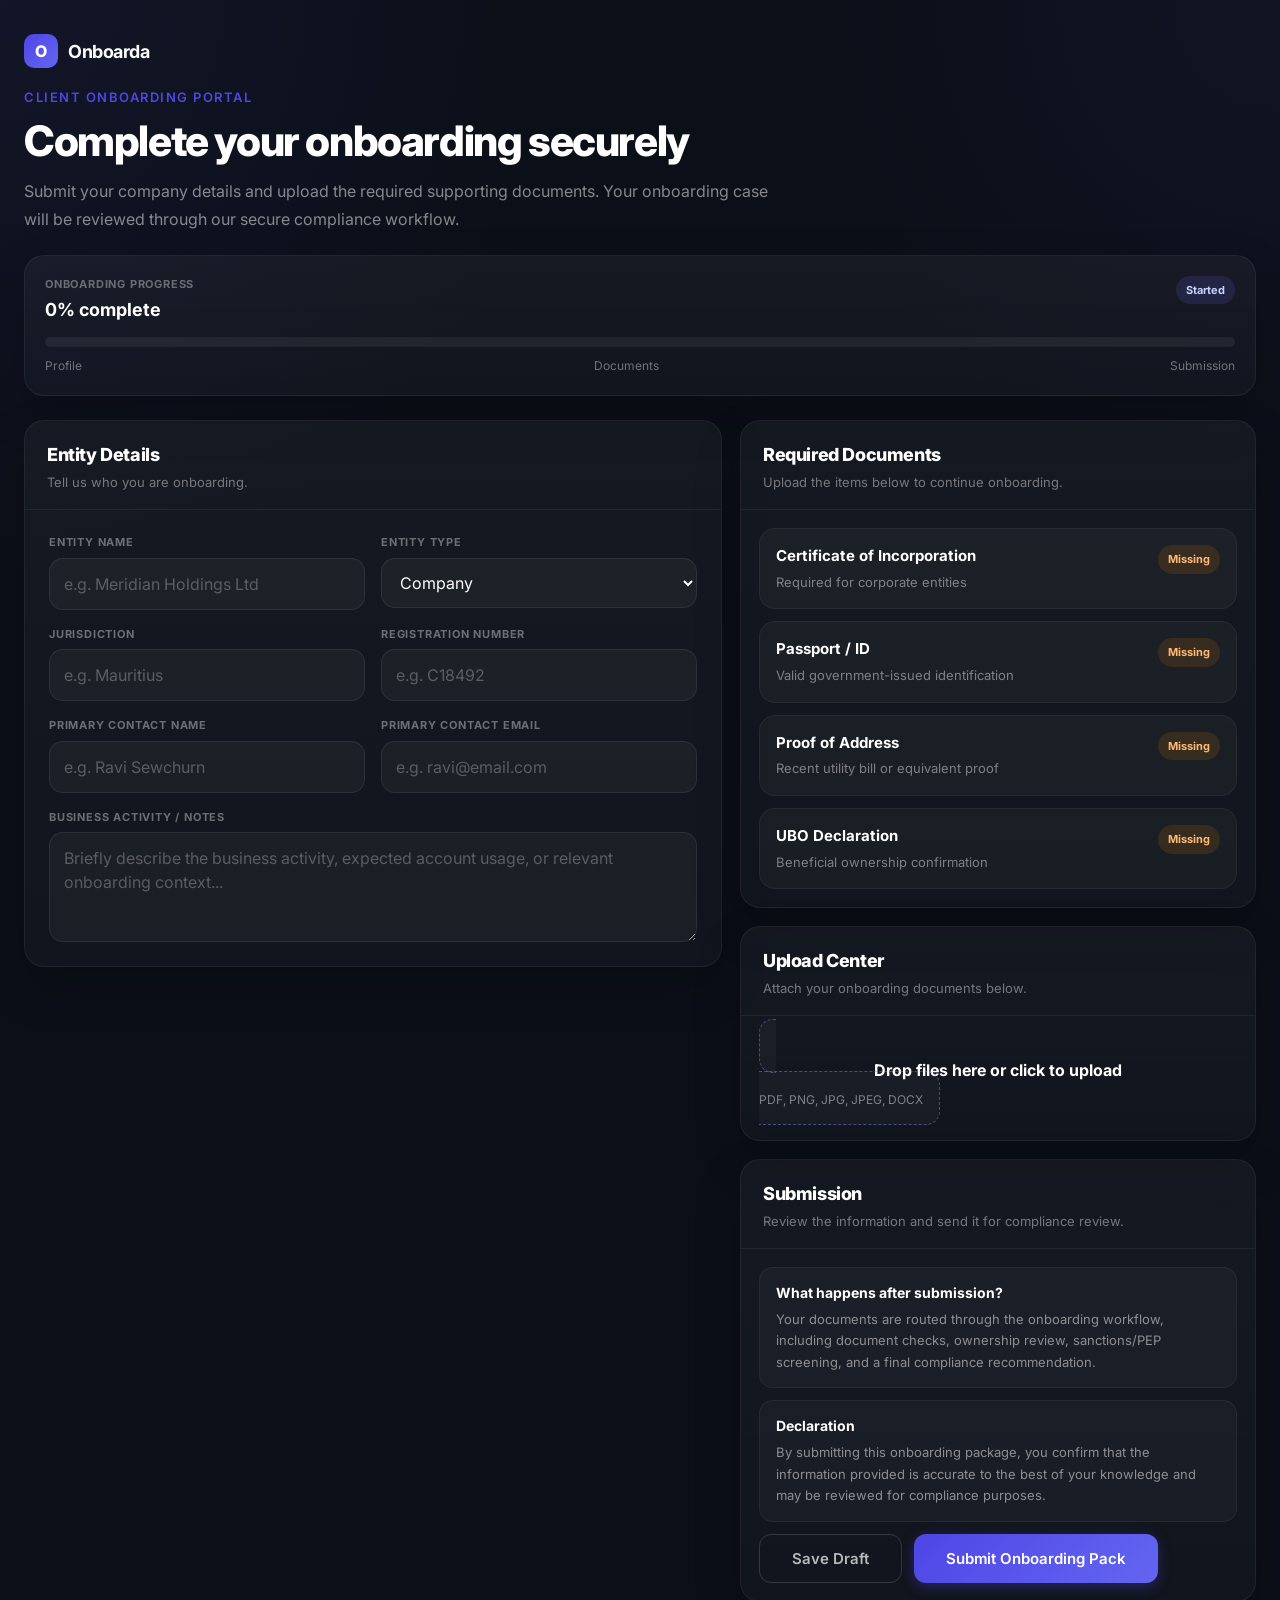
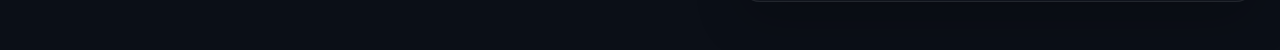
==== commit 81aa1c00: "Update client-portal.html" ====
--- a/client-portal.html
+++ b/client-portal.html
@@ -380,11 +380,25 @@
     function bindClientEvents() {
       const fileInput = byId("client-file-input");
       if (fileInput) {
-        fileInput.addEventListener("change", (event) => {
-          clientState.files = Array.from(event.target.files || []);
-          renderFiles();
-        });
-      }
+  fileInput.addEventListener("change", (event) => {
+    const newFiles = Array.from(event.target.files || []);
+
+    const existingKeys = new Set(
+      clientState.files.map(file => `${file.name}-${file.size}-${file.type}`)
+    );
+
+    newFiles.forEach((file) => {
+      const key = `${file.name}-${file.size}-${file.type}`;
+      if (!existingKeys.has(key)) {
+        clientState.files.push(file);
+        existingKeys.add(key);
+      }
+    });
+
+    event.target.value = "";
+    renderFiles();
+  });
+}
 
       [
         "client-entity-name",
--- a/styles.css
+++ b/styles.css
@@ -2851,3 +2851,151 @@
     grid-template-columns: 1fr;
   }
 }
+
+/* ═══ CLIENT PORTAL ═══ */
+.client-portal-wrap {
+  max-width: 1320px;
+  margin: 0 auto;
+  padding: 34px 24px 48px;
+}
+
+.client-hero {
+  margin-bottom: 24px;
+}
+
+.client-hero-title {
+  font-size: 42px;
+  font-weight: 800;
+  letter-spacing: -1.4px;
+  line-height: 1.08;
+  color: #fff;
+  margin: 0 0 14px;
+}
+
+.client-hero-sub {
+  max-width: 760px;
+  font-size: 16px;
+  line-height: 1.75;
+  color: rgba(255, 255, 255, 0.5);
+  margin: 0 0 22px;
+}
+
+.client-progress-card {
+  padding: 20px;
+  border-radius: 20px;
+  background: linear-gradient(180deg, rgba(255,255,255,.045), rgba(255,255,255,.028));
+  border: 1px solid rgba(255,255,255,.06);
+  box-shadow: 0 20px 48px rgba(0,0,0,.18);
+}
+
+.client-progress-top {
+  display: flex;
+  justify-content: space-between;
+  gap: 12px;
+  align-items: flex-start;
+  margin-bottom: 14px;
+  flex-wrap: wrap;
+}
+
+.client-progress-label {
+  font-size: 11px;
+  font-weight: 700;
+  text-transform: uppercase;
+  letter-spacing: .8px;
+  color: rgba(255,255,255,.36);
+  margin-bottom: 4px;
+}
+
+.client-progress-value {
+  font-size: 18px;
+  font-weight: 700;
+  color: #fff;
+}
+
+.client-progress-bar {
+  height: 10px;
+  border-radius: 999px;
+  background: rgba(255,255,255,.06);
+  overflow: hidden;
+}
+
+.client-progress-fill {
+  height: 100%;
+  border-radius: 999px;
+  background: linear-gradient(135deg, #4f46e5, #8b5cf6);
+  transition: width .25s ease;
+}
+
+.client-progress-steps {
+  display: flex;
+  justify-content: space-between;
+  gap: 10px;
+  margin-top: 10px;
+  font-size: 12px;
+  color: rgba(255,255,255,.4);
+}
+
+.client-portal-grid {
+  display: grid;
+  grid-template-columns: minmax(0, 1.15fr) minmax(320px, .85fr);
+  gap: 18px;
+  align-items: start;
+}
+
+.client-required-list {
+  display: grid;
+  gap: 12px;
+  padding: 18px;
+}
+
+.client-required-item {
+  display: flex;
+  justify-content: space-between;
+  gap: 14px;
+  align-items: flex-start;
+  padding: 16px;
+  border-radius: 16px;
+  background: rgba(255,255,255,.035);
+  border: 1px solid rgba(255,255,255,.05);
+}
+
+.client-required-title {
+  font-size: 15px;
+  font-weight: 700;
+  color: #fff;
+  margin-bottom: 4px;
+}
+
+.client-required-sub {
+  font-size: 13px;
+  color: rgba(255,255,255,.44);
+  line-height: 1.6;
+}
+
+.client-submit-actions {
+  display: flex;
+  gap: 12px;
+  flex-wrap: wrap;
+}
+
+@media (max-width: 980px) {
+  .client-portal-grid {
+    grid-template-columns: 1fr;
+  }
+}
+
+@media (max-width: 700px) {
+  .client-hero-title {
+    font-size: 32px;
+  }
+
+  .client-submit-actions {
+    flex-direction: column;
+  }
+
+  .client-submit-actions .btn-primary,
+  .client-submit-actions .btn-secondary {
+    width: 100%;
+    justify-content: center;
+  }
+}
